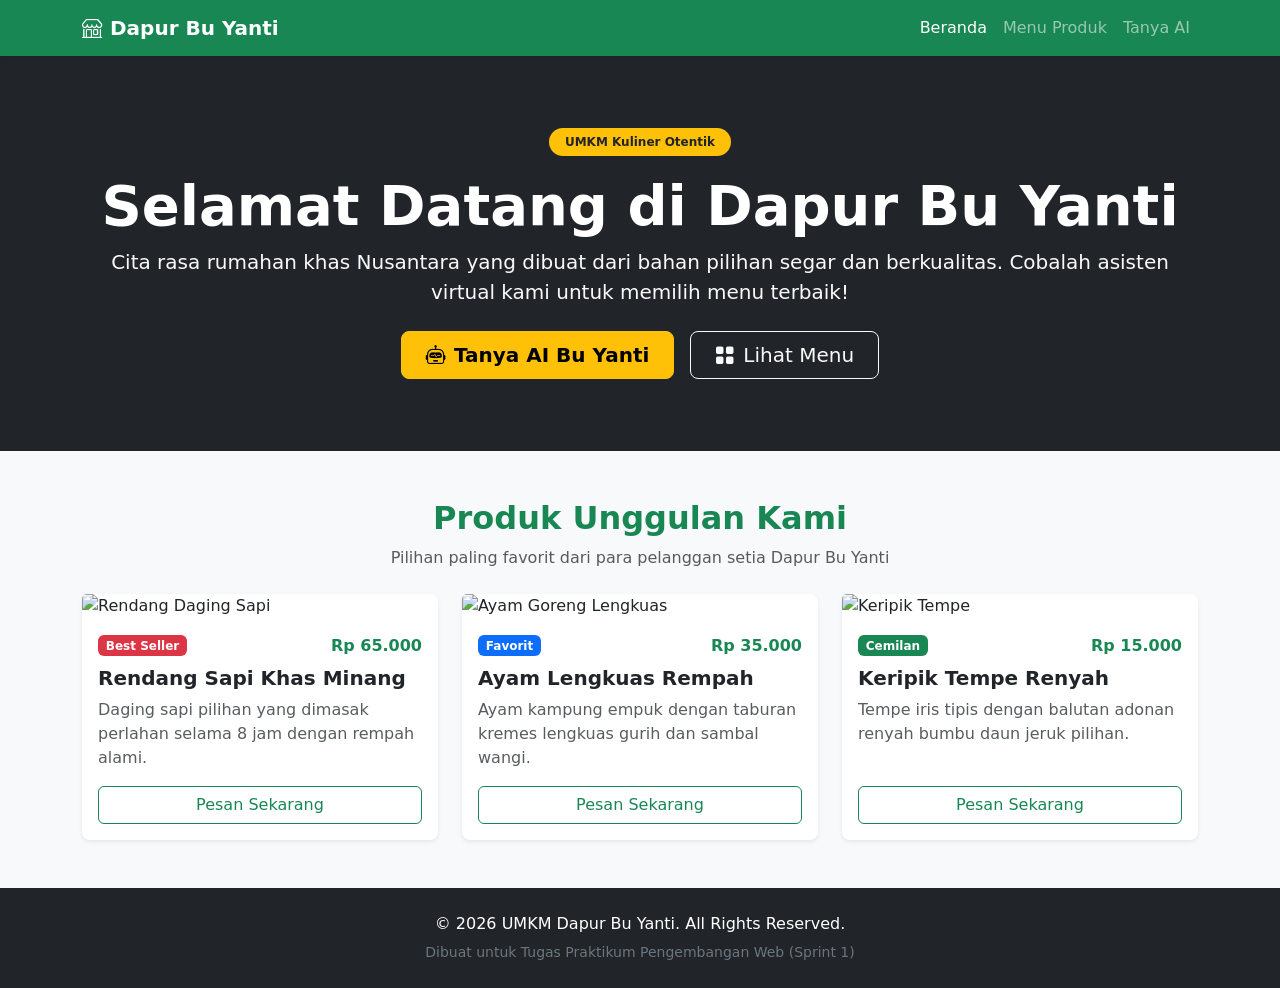
==== index.html @ 07a36535 "Add home page layout dan custom styles" ====
<!DOCTYPE html>
<html lang="id">
<head>
    <meta charset="UTF-8">
    <meta name="viewport" content="width=device-width, initial-scale=1.0">
    <title>Dapur Bu Yanti - Beranda</title>
    <!-- Bootstrap 5 CDN CSS -->
    <link href="https://cdn.jsdelivr.net/npm/bootstrap@5.3.3/dist/css/bootstrap.min.css" rel="stylesheet">
    <!-- Bootstrap Icons -->
    <link rel="stylesheet" href="https://cdn.jsdelivr.net/npm/bootstrap-icons@1.11.3/font/bootstrap-icons.min.css">
    <!-- Custom CSS -->
    <link rel="stylesheet" href="style.css">
</head>
<body class="d-flex flex-column min-vh-100 bg-light">

    <!-- ======================================================== -->
    <!-- [NAVBAR IDENTIK - index.html]                             -->
    <!-- Catatan: Class 'active' ada di link Beranda (index.html)  -->
    <!-- ======================================================== -->
    <header>
        <nav class="navbar navbar-expand-lg navbar-dark bg-success shadow-sm">
            <div class="container">
                <a class="navbar-brand fw-bold" href="index.html">
                    <i class="bi bi-shop me-2"></i>Dapur Bu Yanti
                </a>
                <button class="navbar-toggler" type="button" data-bs-toggle="collapse" data-bs-target="#navbarNav" aria-controls="navbarNav" aria-expanded="false" aria-label="Toggle navigation">
                    <span class="navbar-toggler-icon"></span>
                </button>
                <div class="collapse navbar-collapse" id="navbarNav">
                    <ul class="navbar-nav ms-auto">
                        <li class="nav-item">
                            <a class="nav-link active" aria-current="page" href="index.html">Beranda</a>
                        </li>
                        <li class="nav-item">
                            <a class="nav-link" href="menu.html">Menu Produk</a>
                        </li>
                        <li class="nav-item">
                            <a class="nav-link" href="tanya-ai.html">Tanya AI</a>
                        </li>
                    </ul>
                </div>
            </div>
        </nav>
    </header>

    <!-- Main Content -->
    <main class="flex-grow-1">
        <!-- Hero Section (Sapaan + CTA ke Tanya AI) -->
        <section class="bg-dark text-white text-center py-5 hero-bg">
            <div class="container py-4">
                <span class="badge bg-warning text-dark px-3 py-2 rounded-pill mb-3 fw-semibold">UMKM Kuliner Otentik</span>
                <h1 class="display-4 fw-bold">Selamat Datang di Dapur Bu Yanti</h1>
                <p class="lead text-light max-w-600 mx-auto mb-4">
                    Cita rasa rumahan khas Nusantara yang dibuat dari bahan pilihan segar dan berkualitas. Cobalah asisten virtual kami untuk memilih menu terbaik!
                </p>
                <div class="d-flex justify-content-center gap-3">
                    <a href="tanya-ai.html" class="btn btn-warning btn-lg fw-bold px-4">
                        <i class="bi bi-robot me-2"></i>Tanya AI Bu Yanti
                    </a>
                    <a href="menu.html" class="btn btn-outline-light btn-lg px-4">
                        <i class="bi bi-grid-fill me-2"></i>Lihat Menu
                    </a>
                </div>
            </div>
        </section>

        <!-- Preview 3 Produk Unggulan -->
        <section class="container my-5">
            <div class="text-center mb-4">
                <h2 class="fw-bold text-success">Produk Unggulan Kami</h2>
                <p class="text-muted">Pilihan paling favorit dari para pelanggan setia Dapur Bu Yanti</p>
            </div>

            <div class="row g-4">
                <!-- Card Produk 1 -->
                <div class="col-12 col-md-4">
                    <div class="card h-100 shadow-sm border-0 rounded-3">
                        <img src="https://images.unsplash.com/photo-1544025162-d76694265947?auto=format&fit=crop&w=600&q=80" class="card-img-top card-img-custom" alt="Rendang Daging Sapi">
                        <div class="card-body d-flex flex-column">
                            <div class="d-flex justify-content-between align-items-center mb-2">
                                <span class="badge bg-danger">Best Seller</span>
                                <span class="fw-bold text-success">Rp 65.000</span>
                            </div>
                            <h5 class="card-title fw-bold">Rendang Sapi Khas Minang</h5>
                            <p class="card-text text-muted flex-grow-1">Daging sapi pilihan yang dimasak perlahan selama 8 jam dengan rempah alami.</p>
                            <a href="menu.html" class="btn btn-outline-success w-100">Pesan Sekarang</a>
                        </div>
                    </div>
                </div>

                <!-- Card Produk 2 -->
                <div class="col-12 col-md-4">
                    <div class="card h-100 shadow-sm border-0 rounded-3">
                        <img src="https://images.unsplash.com/photo-1565557623262-b51c2513a641?auto=format&fit=crop&w=600&q=80" class="card-img-top card-img-custom" alt="Ayam Goreng Lengkuas">
                        <div class="card-body d-flex flex-column">
                            <div class="d-flex justify-content-between align-items-center mb-2">
                                <span class="badge bg-primary">Favorit</span>
                                <span class="fw-bold text-success">Rp 35.000</span>
                            </div>
                            <h5 class="card-title fw-bold">Ayam Lengkuas Rempah</h5>
                            <p class="card-text text-muted flex-grow-1">Ayam kampung empuk dengan taburan kremes lengkuas gurih dan sambal wangi.</p>
                            <a href="menu.html" class="btn btn-outline-success w-100">Pesan Sekarang</a>
                        </div>
                    </div>
                </div>

                <!-- Card Produk 3 -->
                <div class="col-12 col-md-4">
                    <div class="card h-100 shadow-sm border-0 rounded-3">
                        <img src="https://images.unsplash.com/photo-1599488615731-7e5c2823ff28?auto=format&fit=crop&w=600&q=80" class="card-img-top card-img-custom" alt="Keripik Tempe">
                        <div class="card-body d-flex flex-column">
                            <div class="d-flex justify-content-between align-items-center mb-2">
                                <span class="badge bg-success">Cemilan</span>
                                <span class="fw-bold text-success">Rp 15.000</span>
                            </div>
                            <h5 class="card-title fw-bold">Keripik Tempe Renyah</h5>
                            <p class="card-text text-muted flex-grow-1">Tempe iris tipis dengan balutan adonan renyah bumbu daun jeruk pilihan.</p>
                            <a href="menu.html" class="btn btn-outline-success w-100">Pesan Sekarang</a>
                        </div>
                    </div>
                </div>
            </div>
        </section>
    </main>

    <!-- Footer -->
    <footer class="bg-dark text-white py-4 mt-auto">
        <div class="container text-center">
            <p class="mb-1">&copy; 2026 UMKM Dapur Bu Yanti. All Rights Reserved.</p>
            <small class="text-secondary">Dibuat untuk Tugas Praktikum Pengembangan Web (Sprint 1)</small>
        </div>
    </footer>

    <!-- Bootstrap 5 Bundle JS -->
    <script src="https://cdn.jsdelivr.net/npm/bootstrap@5.3.3/dist/js/bootstrap.bundle.min.js"></script>
</body>
</html>
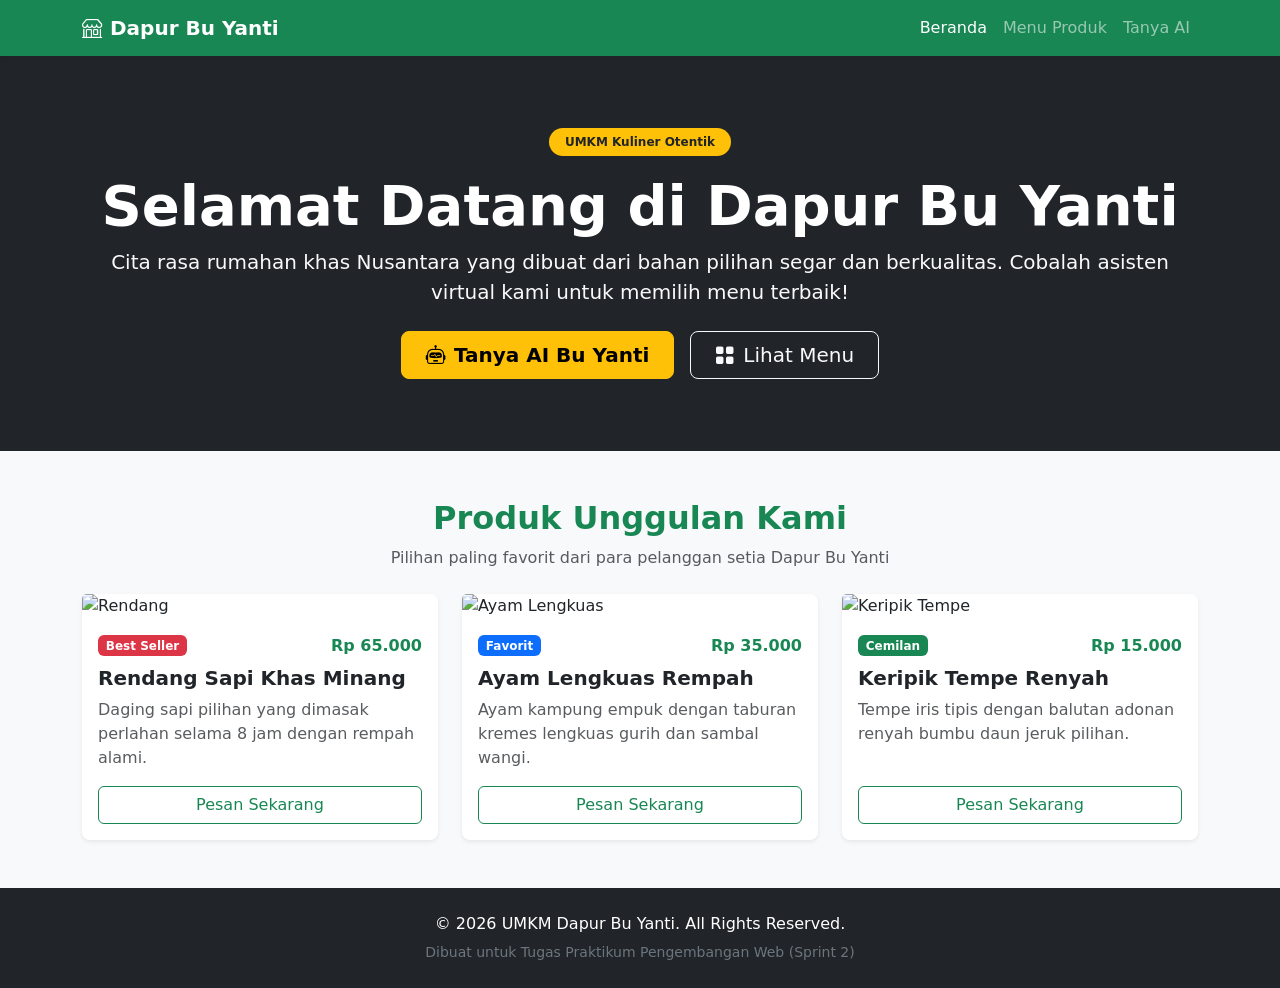
==== commit bfe7d585: "Tambahkan tombol Back to Top dan panggil script.js pada index" ====
--- a/index.html
+++ b/index.html
@@ -4,39 +4,27 @@
     <meta charset="UTF-8">
     <meta name="viewport" content="width=device-width, initial-scale=1.0">
     <title>Dapur Bu Yanti - Beranda</title>
-    <!-- Bootstrap 5 CDN CSS -->
     <link href="https://cdn.jsdelivr.net/npm/bootstrap@5.3.3/dist/css/bootstrap.min.css" rel="stylesheet">
-    <!-- Bootstrap Icons -->
     <link rel="stylesheet" href="https://cdn.jsdelivr.net/npm/bootstrap-icons@1.11.3/font/bootstrap-icons.min.css">
-    <!-- Custom CSS -->
     <link rel="stylesheet" href="style.css">
 </head>
-<body class="d-flex flex-column min-vh-100 bg-light">
+<body class="d-flex flex-column min-vh-100 bg-light position-relative">
 
-    <!-- ======================================================== -->
-    <!-- [NAVBAR IDENTIK - index.html]                             -->
-    <!-- Catatan: Class 'active' ada di link Beranda (index.html)  -->
-    <!-- ======================================================== -->
+    <!-- Header & Navbar Identik -->
     <header>
         <nav class="navbar navbar-expand-lg navbar-dark bg-success shadow-sm">
             <div class="container">
                 <a class="navbar-brand fw-bold" href="index.html">
                     <i class="bi bi-shop me-2"></i>Dapur Bu Yanti
                 </a>
-                <button class="navbar-toggler" type="button" data-bs-toggle="collapse" data-bs-target="#navbarNav" aria-controls="navbarNav" aria-expanded="false" aria-label="Toggle navigation">
+                <button class="navbar-toggler" type="button" data-bs-toggle="collapse" data-bs-target="#navbarNav">
                     <span class="navbar-toggler-icon"></span>
                 </button>
                 <div class="collapse navbar-collapse" id="navbarNav">
                     <ul class="navbar-nav ms-auto">
-                        <li class="nav-item">
-                            <a class="nav-link active" aria-current="page" href="index.html">Beranda</a>
-                        </li>
-                        <li class="nav-item">
-                            <a class="nav-link" href="menu.html">Menu Produk</a>
-                        </li>
-                        <li class="nav-item">
-                            <a class="nav-link" href="tanya-ai.html">Tanya AI</a>
-                        </li>
+                        <li class="nav-item"><a class="nav-link active" aria-current="page" href="index.html">Beranda</a></li>
+                        <li class="nav-item"><a class="nav-link" href="menu.html">Menu Produk</a></li>
+                        <li class="nav-item"><a class="nav-link" href="tanya-ai.html">Tanya AI</a></li>
                     </ul>
                 </div>
             </div>
@@ -45,7 +33,7 @@
 
     <!-- Main Content -->
     <main class="flex-grow-1">
-        <!-- Hero Section (Sapaan + CTA ke Tanya AI) -->
+        <!-- Hero Section -->
         <section class="bg-dark text-white text-center py-5 hero-bg">
             <div class="container py-4">
                 <span class="badge bg-warning text-dark px-3 py-2 rounded-pill mb-3 fw-semibold">UMKM Kuliner Otentik</span>
@@ -72,10 +60,9 @@
             </div>
 
             <div class="row g-4">
-                <!-- Card Produk 1 -->
                 <div class="col-12 col-md-4">
                     <div class="card h-100 shadow-sm border-0 rounded-3">
-                        <img src="https://images.unsplash.com/photo-1544025162-d76694265947?auto=format&fit=crop&w=600&q=80" class="card-img-top card-img-custom" alt="Rendang Daging Sapi">
+                        <img src="https://images.unsplash.com/photo-1544025162-d76694265947?auto=format&fit=crop&w=600&q=80" class="card-img-top card-img-custom" alt="Rendang">
                         <div class="card-body d-flex flex-column">
                             <div class="d-flex justify-content-between align-items-center mb-2">
                                 <span class="badge bg-danger">Best Seller</span>
@@ -88,10 +75,9 @@
                     </div>
                 </div>
 
-                <!-- Card Produk 2 -->
                 <div class="col-12 col-md-4">
                     <div class="card h-100 shadow-sm border-0 rounded-3">
-                        <img src="https://images.unsplash.com/photo-1565557623262-b51c2513a641?auto=format&fit=crop&w=600&q=80" class="card-img-top card-img-custom" alt="Ayam Goreng Lengkuas">
+                        <img src="https://images.unsplash.com/photo-1565557623262-b51c2513a641?auto=format&fit=crop&w=600&q=80" class="card-img-top card-img-custom" alt="Ayam Lengkuas">
                         <div class="card-body d-flex flex-column">
                             <div class="d-flex justify-content-between align-items-center mb-2">
                                 <span class="badge bg-primary">Favorit</span>
@@ -104,7 +90,6 @@
                     </div>
                 </div>
 
-                <!-- Card Produk 3 -->
                 <div class="col-12 col-md-4">
                     <div class="card h-100 shadow-sm border-0 rounded-3">
                         <img src="https://images.unsplash.com/photo-1599488615731-7e5c2823ff28?auto=format&fit=crop&w=600&q=80" class="card-img-top card-img-custom" alt="Keripik Tempe">
@@ -123,15 +108,20 @@
         </section>
     </main>
 
+    <!-- Tombol Kembali Ke Atas (Interaksi JS Ringan) -->
+    <button id="backToTopBtn" class="btn btn-success rounded-circle position-fixed bottom-0 end-0 m-4 shadow d-none" style="z-index: 1000; width: 50px; height: 50px;">
+        <i class="bi bi-arrow-up fs-5"></i>
+    </button>
+
     <!-- Footer -->
     <footer class="bg-dark text-white py-4 mt-auto">
         <div class="container text-center">
             <p class="mb-1">&copy; 2026 UMKM Dapur Bu Yanti. All Rights Reserved.</p>
-            <small class="text-secondary">Dibuat untuk Tugas Praktikum Pengembangan Web (Sprint 1)</small>
+            <small class="text-secondary">Dibuat untuk Tugas Praktikum Pengembangan Web (Sprint 2)</small>
         </div>
     </footer>
 
-    <!-- Bootstrap 5 Bundle JS -->
     <script src="https://cdn.jsdelivr.net/npm/bootstrap@5.3.3/dist/js/bootstrap.bundle.min.js"></script>
+    <script src="script.js"></script>
 </body>
 </html>
